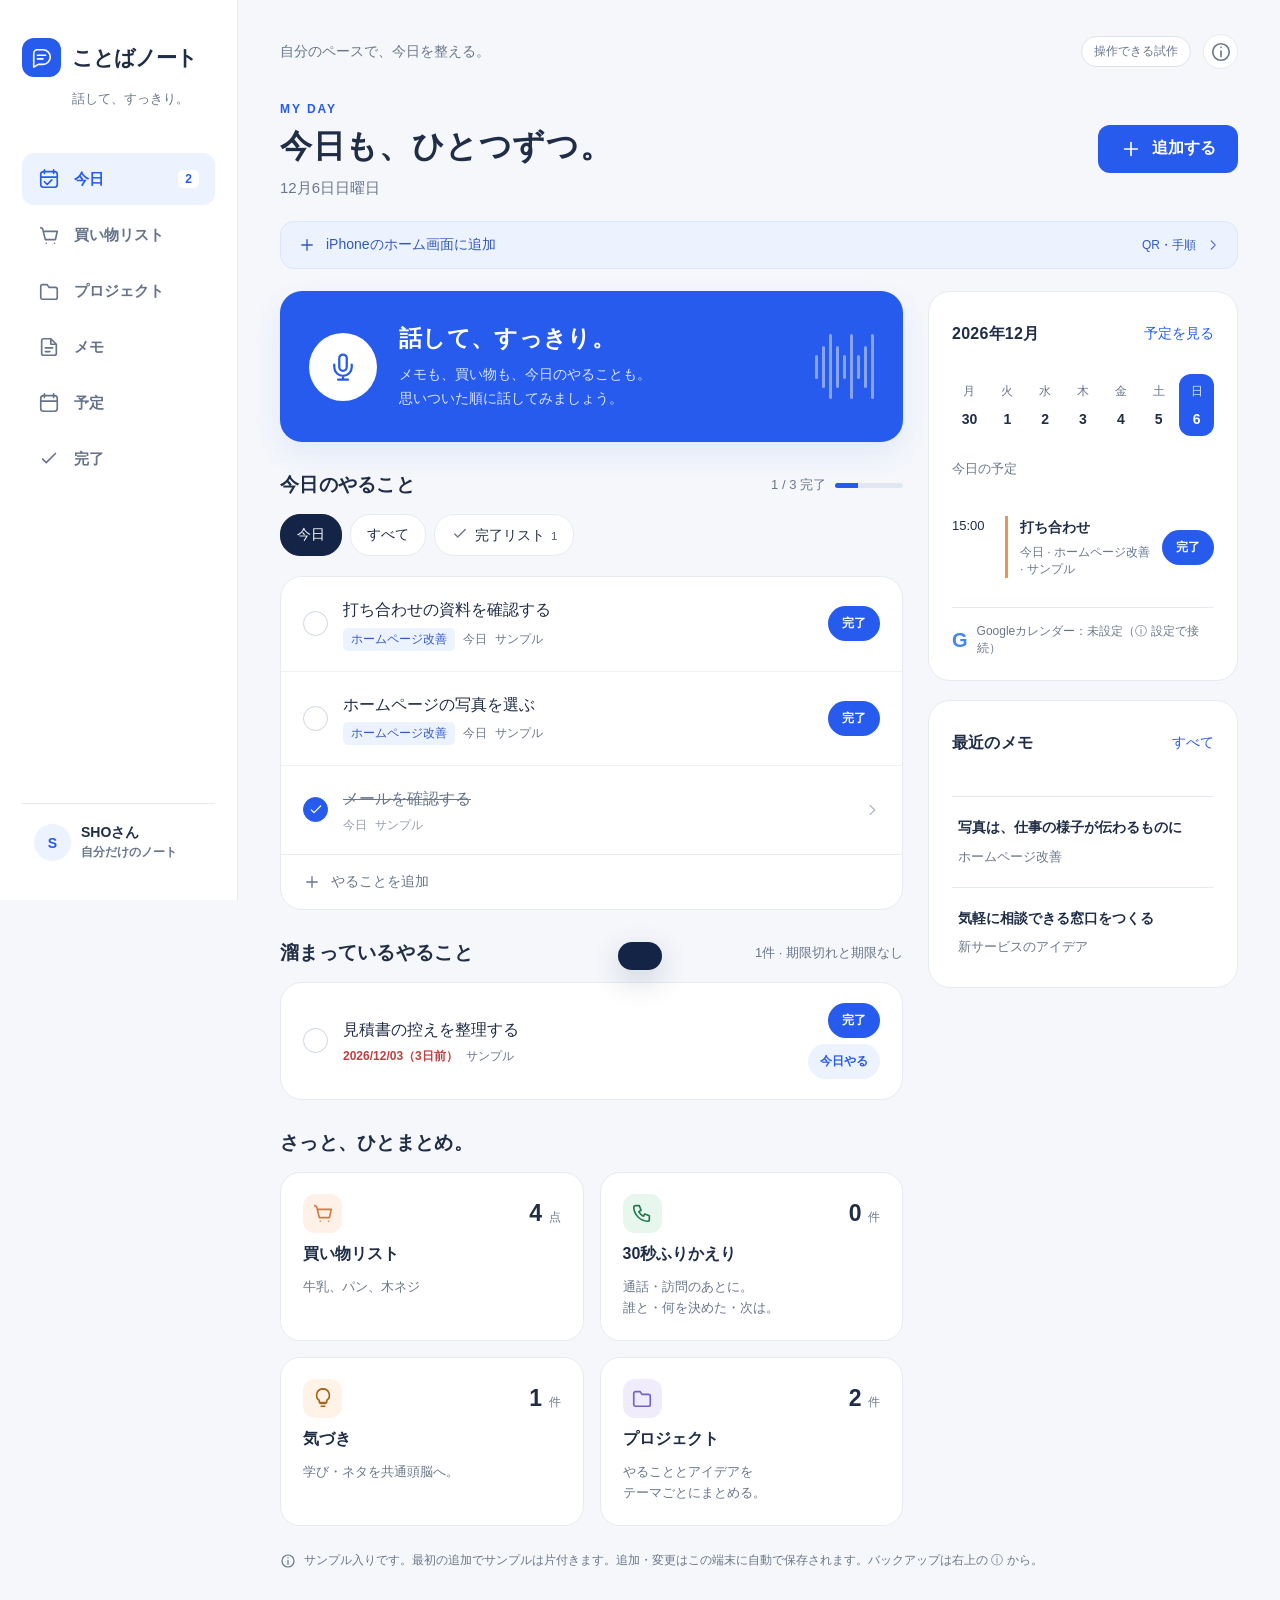
==== index.html @ abf66f7c "deploy: ことばノート v15 (2026-09-14 06:24)" ====
<!doctype html>
<html lang="ja"><head><meta charset="UTF-8"><meta name="viewport" content="width=device-width, initial-scale=1, viewport-fit=cover"><meta name="theme-color" content="#265bed"><meta name="apple-mobile-web-app-capable" content="yes"><meta name="mobile-web-app-capable" content="yes"><meta name="apple-mobile-web-app-status-bar-style" content="default"><meta name="apple-mobile-web-app-title" content="ことばノート"><title>ことばノート — 話して、すっきり。</title><meta name="description" content="今日のやること、買い物、メモ、予定をひとつに。ことばノートの操作できる試作です。"><link rel="icon" type="image/svg+xml" href="data:image/svg+xml,%3Csvg xmlns='http://www.w3.org/2000/svg' viewBox='0 0 64 64'%3E%3Crect width='64' height='64' rx='18' fill='%23265bed'/%3E%3Cpath d='M18 21h28v19H32l-9 8v-8h-5z' fill='white'/%3E%3C/svg%3E"><link rel="apple-touch-icon" sizes="180x180" href="icon-180.png"><link rel="manifest" href="manifest.webmanifest"><link rel="stylesheet" href="style.css?v=15"></head>
<body><div id="app"></div><dialog id="capture"><form method="dialog" class="dialog-close"><button aria-label="閉じる" class="icon-btn">×</button></form><div class="dialog-body"><span class="eyebrow" id="capture-eyebrow">QUICK CAPTURE</span><h2 id="capture-title">思いついたことを、そのまま。</h2><p class="muted" id="capture-lead">話しても、文字で入力しても大丈夫。</p><button type="button" id="record" class="record-btn" aria-label="音声入力を開始・停止"></button><p id="speech-status" class="speech-status" aria-live="polite">マイクを押して話す</p><p class="small muted">音声認識は端末・ブラウザのサービスを使用します。<br>マイクの許可を毎回聞かれるときは <button type="button" id="voice-mode-link" class="text-btn inline-link">キーボードの音声入力に切り替える</button></p><label for="capture-text" class="field-label">話した内容・入力した内容</label><textarea id="capture-text" rows="4" placeholder="例：今日中に資料を確認。牛乳とパンを買う。"></textarea><button type="button" id="keyboard-input" class="text-btn keyboard-input">キーボードの音声入力を使う</button><div class="capture-actions"><button type="button" id="try-sample" class="text-btn">サンプルで試す</button><button type="button" id="organize" class="primary">整理する <span aria-hidden="true">→</span></button></div><p class="small muted">試作ではキーワードで振り分けます。内容を確認・修正して追加してください。</p><div id="candidates"></div></div></dialog><dialog id="detail"><form method="dialog" class="dialog-close"><button aria-label="閉じる" class="icon-btn">×</button></form><div id="detail-body" class="dialog-body"></div></dialog><input type="file" id="restore-file" accept="application/json,.json" hidden><div id="toast" role="status" aria-live="polite"></div><script src="app.js?v=15"></script></body></html>
---- style.css ----
:root{--blue:#265bed;--navy:#132447;--ink:#202d46;--muted:#69768b;--line:#e6ebf2;--bg:#f5f7fb;--orange:#ed9357;--radius:22px;font-family:-apple-system,BlinkMacSystemFont,"Hiragino Sans","Noto Sans JP","Yu Gothic",sans-serif;color:var(--ink);font-size:16px}*{box-sizing:border-box}body{margin:0;background:var(--bg)}button,input,textarea,select{font:inherit}button,a,input,select,textarea{-webkit-tap-highlight-color:transparent}button{cursor:pointer}button:focus-visible,a:focus-visible{outline:3px solid #ed9357;outline-offset:4px}button{color:inherit}svg{width:22px;height:22px;fill:none;stroke:currentColor;stroke-width:1.8;stroke-linecap:round;stroke-linejoin:round;flex-shrink:0}button{border:0;background:none}a{color:var(--blue)}.sidebar{position:fixed;inset:0 auto 0 0;width:238px;background:white;border-right:1px solid var(--line);padding:38px 22px;display:flex;flex-direction:column;z-index:10}.brand{display:flex;align-items:center;gap:11px;font-size:21px;font-weight:800;letter-spacing:-.05em}.brand-icon{width:39px;height:39px;display:grid;place-items:center;background:var(--blue);border-radius:12px;color:white}.sidebar .tagline{font-size:13px;margin:13px 0 41px 50px;color:var(--muted)}.nav-item{display:flex;align-items:center;gap:14px;width:100%;text-align:left;padding:15px 16px;border-radius:12px;margin:4px 0;font-size:15px;font-weight:600;color:#66738a}.nav-item.active{color:var(--blue);background:#edf2ff}.nav-item .count{margin-left:auto;background:white;padding:2px 7px;border-radius:5px;font-size:12px}.sidebar-footer{margin-top:auto;padding:20px 12px 0;border-top:1px solid var(--line)}.profile{display:flex;gap:10px;align-items:center;font-size:14px;font-weight:700}.avatar{background:#edf2ff;color:var(--blue);border-radius:50%;width:37px;height:37px;display:grid;place-items:center}.workspace{max-width:1510px;margin-left:238px;padding:34px 42px 80px}.topline{display:flex;justify-content:space-between;align-items:center;margin-bottom:30px;font-size:14px;color:var(--muted)}.prototype{border:1px solid #dce3ee;border-radius:30px;padding:6px 12px;font-size:12px;background:white}.topline-right{display:flex;gap:12px;align-items:center}.help-btn{display:grid;place-items:center;width:35px;height:35px;border:1px solid var(--line);border-radius:50%;background:white}.heading-row{display:flex;justify-content:space-between;align-items:center;gap:16px;margin-bottom:25px}.eyebrow{font-size:12px;font-weight:700;letter-spacing:.16em;color:var(--blue)}h1{font-size:32px;letter-spacing:.02em;margin:8px 0 10px}h2{font-size:21px;margin:0;letter-spacing:.015em}h3{font-size:16px;margin:0}.muted{color:var(--muted)}.subhead{margin:0;font-size:15px}.small{font-size:12px;line-height:1.7}.primary{background:var(--blue);color:white;padding:13px 22px;border-radius:12px;display:inline-flex;align-items:center;justify-content:center;gap:10px;font-weight:600;min-height:48px}.primary:hover{background:#174ada}.text-btn{color:var(--blue);font-size:14px;padding:10px 0}.layout{display:grid;grid-template-columns:minmax(0,1fr) 310px;gap:25px;align-items:start}.voice-card{background:var(--blue);color:white;border-radius:var(--radius);padding:27px 29px;display:flex;align-items:center;gap:22px;position:relative;overflow:hidden;text-align:left;width:100%;min-height:151px;box-shadow:0 12px 30px #265bed17}.voice-card .voice-round{width:68px;height:68px;background:white;color:var(--blue);border-radius:50%;display:grid;place-items:center;flex-shrink:0}.voice-round svg{width:30px;height:30px}.voice-card h2{font-size:23px;margin:0 0 9px}.voice-card p{font-size:14px;margin:0;color:#dbe5ff;line-height:1.7}.wave{display:flex;gap:4px;align-items:center;margin-left:auto;opacity:.45;transform:rotate(0deg)}.wave i{width:3px;border-radius:4px;background:white;height:24px}.wave i:nth-child(2n){height:42px}.wave i:nth-child(3n){height:65px}.section-top{display:flex;justify-content:space-between;align-items:center;margin:30px 0 16px;gap:10px}.section-top h2{font-size:19px}.section-top .meta{font-size:13px;color:var(--muted)}.progress-info{display:flex;align-items:center;gap:9px}.progress-track{width:68px;height:5px;border-radius:5px;background:#e1e7f1;overflow:hidden}.progress-track b{display:block;height:100%;background:var(--blue)}.card{background:white;border:1px solid var(--line);border-radius:var(--radius);overflow:hidden}.task-row{display:flex;align-items:center;gap:15px;padding:20px 22px;min-height:86px}.task-row+.task-row{border-top:1px solid #eef1f6}.check{width:25px;height:25px;border:1.5px solid #cdd5e2;border-radius:50%;flex-shrink:0;display:grid;place-items:center;color:white;padding:0}.check.checked{background:var(--blue);border-color:var(--blue)}.check svg{width:16px;height:16px}.task-copy{flex:1;min-width:0;text-align:left;padding:0}.task-title{font-size:16px;font-weight:550;line-height:1.6;overflow-wrap:anywhere}.task-meta{font-size:12px;color:var(--muted);display:flex;align-items:center;gap:8px;margin-top:5px;flex-wrap:wrap}.task-meta .pill{padding:3px 8px;background:#f1f4fa;border-radius:5px}.pill.blue{color:#315ac7;background:#edf2ff}.pill.orange{color:#a6651d;background:#fff3e7}.done .task-title{text-decoration:line-through;color:#97a0af}.done .task-meta{opacity:.7}.chevron{color:#acb5c4;width:16px;height:16px}.row-add{width:100%;padding:16px 22px;text-align:left;font-size:14px;color:var(--muted);border-top:1px solid var(--line);display:flex;gap:10px;align-items:center}.row-add svg{width:18px}.quick-grid{display:grid;grid-template-columns:1fr 1fr;gap:16px}.quick-card{padding:21px 22px;text-align:left;display:flex;flex-direction:column;gap:11px;min-height:158px;border:1px solid var(--line);border-radius:20px;background:white}.quick-card-head{display:flex;justify-content:space-between;align-items:center;width:100%}.tile-icon{width:39px;height:39px;border-radius:12px;background:#fff1e7;color:#d27a3c;display:grid;place-items:center}.tile-icon.purple{color:#7460c7;background:#f0ecfc}.quick-card strong{font-size:16px}.quick-card .description{color:var(--muted);font-size:13px;line-height:1.65}.quick-card .number{font-size:23px;font-weight:600;color:var(--ink)}.quick-card .number small{font-size:12px;font-weight:400;color:var(--muted)}.side-card{padding:23px;background:white;border:1px solid var(--line);border-radius:var(--radius);margin-bottom:19px}.side-head{display:flex;justify-content:space-between;align-items:center;margin-bottom:21px}.side-head h2{font-size:16px}.week{display:grid;grid-template-columns:repeat(7,1fr);gap:3px;text-align:center}.day{font-size:12px;color:var(--muted);padding:9px 0;display:flex;flex-direction:column;gap:11px;border-radius:12px}.day strong{font-size:14px;font-weight:600;color:var(--ink)}.day.current{background:var(--blue);color:#dce6ff}.day.current strong{color:white}.schedule-title{font-size:13px;color:var(--muted);margin:24px 0 15px}.event{display:flex;gap:12px;padding:4px 0;margin-top:19px;text-align:left;width:100%}.event-time{font-size:13px;line-height:1.6;min-width:41px}.event-content{border-left:3px solid var(--orange);padding-left:12px;flex:1}.event-content strong{font-size:14px;line-height:1.6}.event-content p{font-size:12px;color:var(--muted);margin:6px 0 0}.connection{border-top:1px solid var(--line);margin-top:25px;padding-top:15px;font-size:12px;color:var(--muted);display:flex;align-items:center;gap:9px}.google-mark{font-weight:800;color:#4285f4;font-size:20px}.note-mini{text-align:left;width:100%;margin-top:13px;padding-top:16px;border-top:1px solid var(--line);line-height:1.7}.note-mini strong{font-size:14px}.note-mini p{font-size:13px;color:var(--muted);margin:5px 0}.session-note{margin:24px 0 0;font-size:12px;color:var(--muted);line-height:1.8;display:flex;align-items:flex-start;gap:8px}.session-note svg{width:16px;height:16px;margin-top:3px}.mobile-nav{display:none}.empty{padding:36px 22px;text-align:center;color:var(--muted);line-height:1.9}.filter-row{display:flex;gap:8px;margin:0 0 20px;flex-wrap:wrap}.filter{padding:10px 16px;border-radius:20px;border:1px solid var(--line);background:white;font-size:14px}.filter.active{background:var(--navy);color:white;border-color:var(--navy)}.project-grid,.notes-grid{display:grid;grid-template-columns:1fr 1fr;gap:18px}.project-card,.note-card{padding:25px;background:white;border:1px solid var(--line);border-radius:20px;text-align:left;min-width:0}.project-card .tile-icon{margin-bottom:20px}.project-card h2,.note-card h2{font-size:18px;margin-bottom:12px}.project-card p,.note-card p{font-size:14px;color:var(--muted);line-height:1.8;overflow-wrap:anywhere}.project-card .progress-track{width:100%;margin-top:20px}.project-card .small{margin-top:12px}.note-card{min-height:175px}.note-card .note-label{font-size:12px;color:var(--muted);margin-bottom:14px;display:flex;gap:8px;align-items:center}.note-card p{display:-webkit-box;-webkit-line-clamp:3;-webkit-box-orient:vertical;overflow:hidden}.schedule-list .event{padding:24px;margin:0}.schedule-list .event+.event{border-top:1px solid var(--line)}.schedule-list .event-content strong{font-size:16px}.banner{padding:16px 20px;border-radius:14px;background:#edf2ff;color:#3d5c9a;font-size:14px;margin-bottom:22px;line-height:1.8}.mobile-brand{display:none}dialog{border:0;border-radius:26px;padding:0;width:min(580px,calc(100% - 28px));max-height:90dvh;box-shadow:0 30px 100px #15274744;color:var(--ink);background:white}dialog::backdrop{background:#14233c70;backdrop-filter:blur(5px)}.dialog-body{padding:34px}.dialog-body h2{margin:10px 25px 12px 0;font-size:23px;line-height:1.6}.dialog-body>.muted{font-size:14px}.dialog-close{position:absolute;top:13px;right:13px}.icon-btn{font-size:28px;width:40px;height:40px;border-radius:50%;background:#f3f5f9;color:var(--muted);display:grid;place-items:center}.record-btn{margin:24px auto 12px;width:76px;height:76px;border-radius:50%;display:grid;place-items:center;background:var(--blue);color:white;box-shadow:0 0 0 9px #edf2ff}.record-btn svg{width:30px;height:30px}.record-btn.listening{background:#e75a5a;animation:pulse 1.2s infinite}.speech-status{text-align:center;font-size:14px;margin:20px 0 4px}.speech-status+.small{text-align:center;margin-bottom:24px}.field-label{display:block;font-size:14px;font-weight:600;margin:15px 0 9px}textarea,input,select{border:1px solid #dbe2ed;border-radius:10px;background:#fafbfe;padding:12px;color:var(--ink);width:100%;font-size:16px;min-height:45px}textarea{resize:vertical;line-height:1.8}textarea:focus,input:focus,select:focus{outline:2px solid #9bb3f6;outline-offset:1px}.capture-actions{display:flex;align-items:center;justify-content:space-between;margin:15px 0 10px;gap:12px}.candidate{padding:16px;border:1px solid var(--line);border-radius:15px;margin:14px 0;background:#f8faff}.candidate .candidate-top{display:flex;justify-content:space-between;align-items:center;font-size:13px;margin-bottom:12px}.candidate .remove-candidate{font-size:20px;color:var(--muted);padding:0 8px}.candidate-grid{display:grid;grid-template-columns:1fr 1fr;gap:10px}.candidate-grid label{font-size:12px;color:var(--muted);display:block;margin-top:12px}.candidate-grid select,.candidate-grid input{margin-top:5px;font-size:14px}.wide{width:100%}.detail-text{white-space:pre-wrap;line-height:1.9;overflow-wrap:anywhere;font-size:16px}.detail-actions{display:flex;gap:10px;flex-wrap:wrap;margin-top:23px}.secondary{padding:13px 17px;border:1px solid var(--line);border-radius:12px;min-height:48px}.danger{color:#bd4141}.back-link{color:var(--muted);font-size:14px;display:flex;align-items:center;gap:7px;margin-bottom:25px}.project-detail-header{display:flex;align-items:center;gap:15px;margin-bottom:22px}.project-detail-header h2{font-size:22px}#toast{position:fixed;bottom:30px;left:50%;transform:translateX(-50%) translateY(100px);background:var(--navy);color:white;padding:14px 22px;border-radius:14px;box-shadow:0 10px 30px #15274730;z-index:100;font-size:14px;transition:transform .2s;max-width:90vw;pointer-events:none}#toast.visible{transform:translateX(-50%) translateY(0)}@keyframes pulse{50%{box-shadow:0 0 0 13px #ffe9e9}}@media(min-width:1500px){.workspace{margin-left:auto;margin-right:auto;padding-left:280px}}@media(max-width:1190px){.sidebar{width:205px;padding:32px 16px}.workspace{margin-left:205px;padding:28px}.layout{grid-template-columns:minmax(0,1fr) 275px;gap:20px}.voice-card{padding:24px 22px}.wave{display:none}}@media(max-width:980px){.layout{grid-template-columns:1fr}.right-column{display:grid;grid-template-columns:1fr 1fr;gap:18px}.side-card{margin:0}.workspace{padding:28px 25px}.voice-card .wave{display:flex}}@media(max-width:700px){.sidebar{display:none}.workspace{margin:0;padding:21px 20px calc(105px + env(safe-area-inset-bottom))}.topline{margin-bottom:25px}.topline>.desktop-date{display:none}.mobile-brand{display:flex;align-items:center;gap:8px;font-size:17px;color:var(--ink);font-weight:750}.mobile-brand .brand-icon{width:31px;height:31px;border-radius:9px}.mobile-brand svg{width:19px}.topline-right{gap:9px}.prototype{font-size:11px;padding:5px 9px}.help-btn{width:30px;height:30px}.help-btn svg{width:17px}.heading-row{margin-bottom:23px;align-items:flex-end}h1{font-size:29px;margin:6px 0 9px}.eyebrow{font-size:11px}.subhead{font-size:14px}.heading-row>.primary{display:none}.voice-card{min-height:133px;padding:23px 21px;gap:16px;border-radius:21px}.voice-card .voice-round{width:56px;height:56px}.voice-card h2{font-size:21px;margin-bottom:8px}.voice-card p{font-size:12px}.voice-card .wave{display:none}.layout{gap:23px}.section-top{margin-top:26px;margin-bottom:14px}.section-top h2{font-size:18px}.task-row{padding:17px 18px;gap:12px}.task-title{font-size:16px}.task-meta{font-size:12px}.task-row{min-height:88px}.quick-grid{gap:12px}.quick-card{padding:18px 17px;min-height:156px}.quick-card .description{font-size:12px}.quick-card strong{font-size:15px}.right-column{display:block}.right-column .side-card{margin-bottom:18px}.right-column .recent-notes{display:none}.mobile-nav{display:grid;grid-template-columns:repeat(5,1fr);position:fixed;bottom:0;left:0;right:0;background:#ffffffed;border-top:1px solid var(--line);padding:10px 7px calc(10px + env(safe-area-inset-bottom));backdrop-filter:blur(16px);z-index:20}.mobile-nav button{display:flex;flex-direction:column;align-items:center;gap:5px;padding:3px 0;color:#8190a6;font-size:10px;min-height:46px}.mobile-nav button.active{color:var(--blue);font-weight:700}.mobile-nav svg{width:23px;height:23px}.project-grid,.notes-grid{grid-template-columns:1fr}.session-note{margin-top:17px}.dialog-body{padding:27px 21px}.dialog-body h2{font-size:20px}.candidate-grid{gap:8px}.candidate{padding:13px}.dialog-body .small{font-size:11px}.project-card{min-height:190px}#toast{bottom:100px}.schedule-list .event{padding:21px 18px}.filter-row{margin-bottom:18px}.progress-track{width:48px}.section-top .meta{font-size:12px}.layout-single .heading-row>.primary{display:inline-flex;font-size:13px;padding:10px 14px}.calendar-note{font-size:13px}.day{font-size:13px}.day strong{font-size:15px}}@media(prefers-reduced-motion:reduce){*{animation:none!important;transition:none!important}}

.install-shortcut{display:flex;align-items:center;gap:10px;width:100%;background:#edf2ff;border:1px solid #dbe5ff;color:#3159bd;padding:14px 17px;border-radius:14px;margin:-2px 0 22px;text-align:left;min-height:48px;font-size:14px}.install-shortcut small{margin-left:auto;font-size:12px;white-space:nowrap}.install-shortcut>svg{width:18px;height:18px}.install-shortcut>svg:last-child{width:14px}.install-title{display:flex;align-items:center;gap:16px;margin:10px 0 20px}.install-title img{border-radius:14px;flex-shrink:0}.install-title h2{margin:0!important}.qr-box{text-align:center;background:#f7f9fd;border-radius:18px;padding:16px;margin:18px 0}.qr-box img{display:block;margin:0 auto;max-width:100%;height:auto;image-rendering:pixelated;background:white}.qr-box p{font-size:14px;margin:12px 0 0;color:#69768b}.install-login{font-size:14px;line-height:1.8;color:#526279}.install-steps{padding-left:25px;margin:25px 0}.install-steps li{padding-left:5px;margin:0 0 19px;line-height:1.8}.install-steps li::marker{color:#265bed;font-weight:700}.install-steps strong{display:block;font-size:16px}.install-steps span{display:block;font-size:14px;color:#69768b}.install-voice{background:#edf2ff;padding:17px;border-radius:15px;margin:22px 0}.install-voice strong{font-size:15px;color:#3159bd}.install-voice p{font-size:14px;line-height:1.85;color:#526279;margin:10px 0 0}.install-status{color:#265bed;padding:12px;background:#edf2ff;border-radius:10px}.keyboard-input{min-height:44px;text-decoration:underline;text-underline-offset:4px}input,textarea,select{scroll-margin-bottom:100px}@media(max-width:700px){.workspace{padding-top:max(21px,env(safe-area-inset-top))}.install-shortcut{padding:13px 12px;font-size:14px;gap:7px}.install-shortcut small{display:none}.install-shortcut>svg:last-child{margin-left:auto}.dialog-body input,.dialog-body select{font-size:16px}.qr-box img{width:205px}.qr-box{padding:12px}.install-title h2{font-size:21px}.install-steps{margin-top:18px}dialog{max-height:calc(100dvh - env(safe-area-inset-top) - env(safe-area-inset-bottom) - 24px)}}

#restore-file{display:none}
.detail-actions .secondary{background:white}
#detail-body h3{margin:26px 0 8px}

/* 2026-09-14 追加: 未完了・お店・ふりかえり・気づき・連携 */
.pill.green{color:#1f7a4d;background:#e8f7ee}.overdue{color:#bd4141;font-weight:600}.today-btn{flex-shrink:0;font-size:12px;font-weight:600;color:var(--blue);background:#edf2ff;border-radius:999px;padding:9px 12px;white-space:nowrap}.filter small{font-weight:400;opacity:.75;margin-left:2px}.candidate-label{display:block;font-size:12px;color:var(--muted);margin-top:12px}.candidate-label input,.candidate-label textarea{display:block;width:100%;margin-top:5px;font-size:14px;font-family:inherit}.note-card.insight .note-label{color:#a6651d}.note-card.call .note-label{color:#1f7a4d}.tile-icon.green{background:#e8f7ee;color:#1f7a4d}.tile-icon.orange{background:#fff3e7;color:#a6651d}.setting-input{width:100%;font-size:14px;padding:11px 12px;border:1px solid var(--line);border-radius:10px;background:white}.status-ok{color:#1f7a4d}.status-ng{color:#bd4141}.h-icon{width:18px;height:18px;vertical-align:-3px;margin-right:6px;color:var(--muted)}.detail-actions .primary svg{width:18px;height:18px}
/* 2026-09-14 追加: 完了ボタン・完了リスト */
.row-actions{display:flex;flex-direction:column;gap:6px;align-items:flex-end;flex-shrink:0}.done-btn{flex-shrink:0;font-size:12px;font-weight:700;color:white;background:var(--blue);border-radius:999px;padding:9px 14px;white-space:nowrap}.done-btn:hover{background:#174ada}.undo-btn{flex-shrink:0;font-size:12px;color:var(--muted);border:1px solid var(--line);border-radius:999px;padding:8px 12px;background:white}.done-row .task-title{font-weight:500}.event-wrap{display:flex;align-items:center;gap:10px}.event-wrap .event{flex:1;min-width:0}.event-wrap .done-btn{margin-top:19px}.event-wrap.done .event-content{opacity:.55}.event-wrap.done .event-content strong{text-decoration:line-through}.note-wrap{position:relative}.note-wrap .note-card{width:100%}.note-wrap .note-done{position:absolute;right:14px;bottom:14px}.note-wrap.done .note-card{opacity:.6}.note-wrap.done .note-card h2{text-decoration:line-through}.task-row.done .task-title{text-decoration:line-through;color:var(--muted)}
@media (max-width:767px){.mobile-nav{grid-template-columns:repeat(6,1fr);padding-left:2px;padding-right:2px}.mobile-nav button{font-size:9.5px}.mobile-nav svg{width:21px;height:21px}}

/* 2026-09-14 Google */
#detail-body code{font-size:12px;background:#f1f4fa;padding:2px 6px;border-radius:5px;overflow-wrap:anywhere}
@media(max-width:700px){.mobile-nav button{font-size:9px;letter-spacing:-.02em}}

.inline-link{display:inline;padding:0;font-size:inherit;text-decoration:underline}
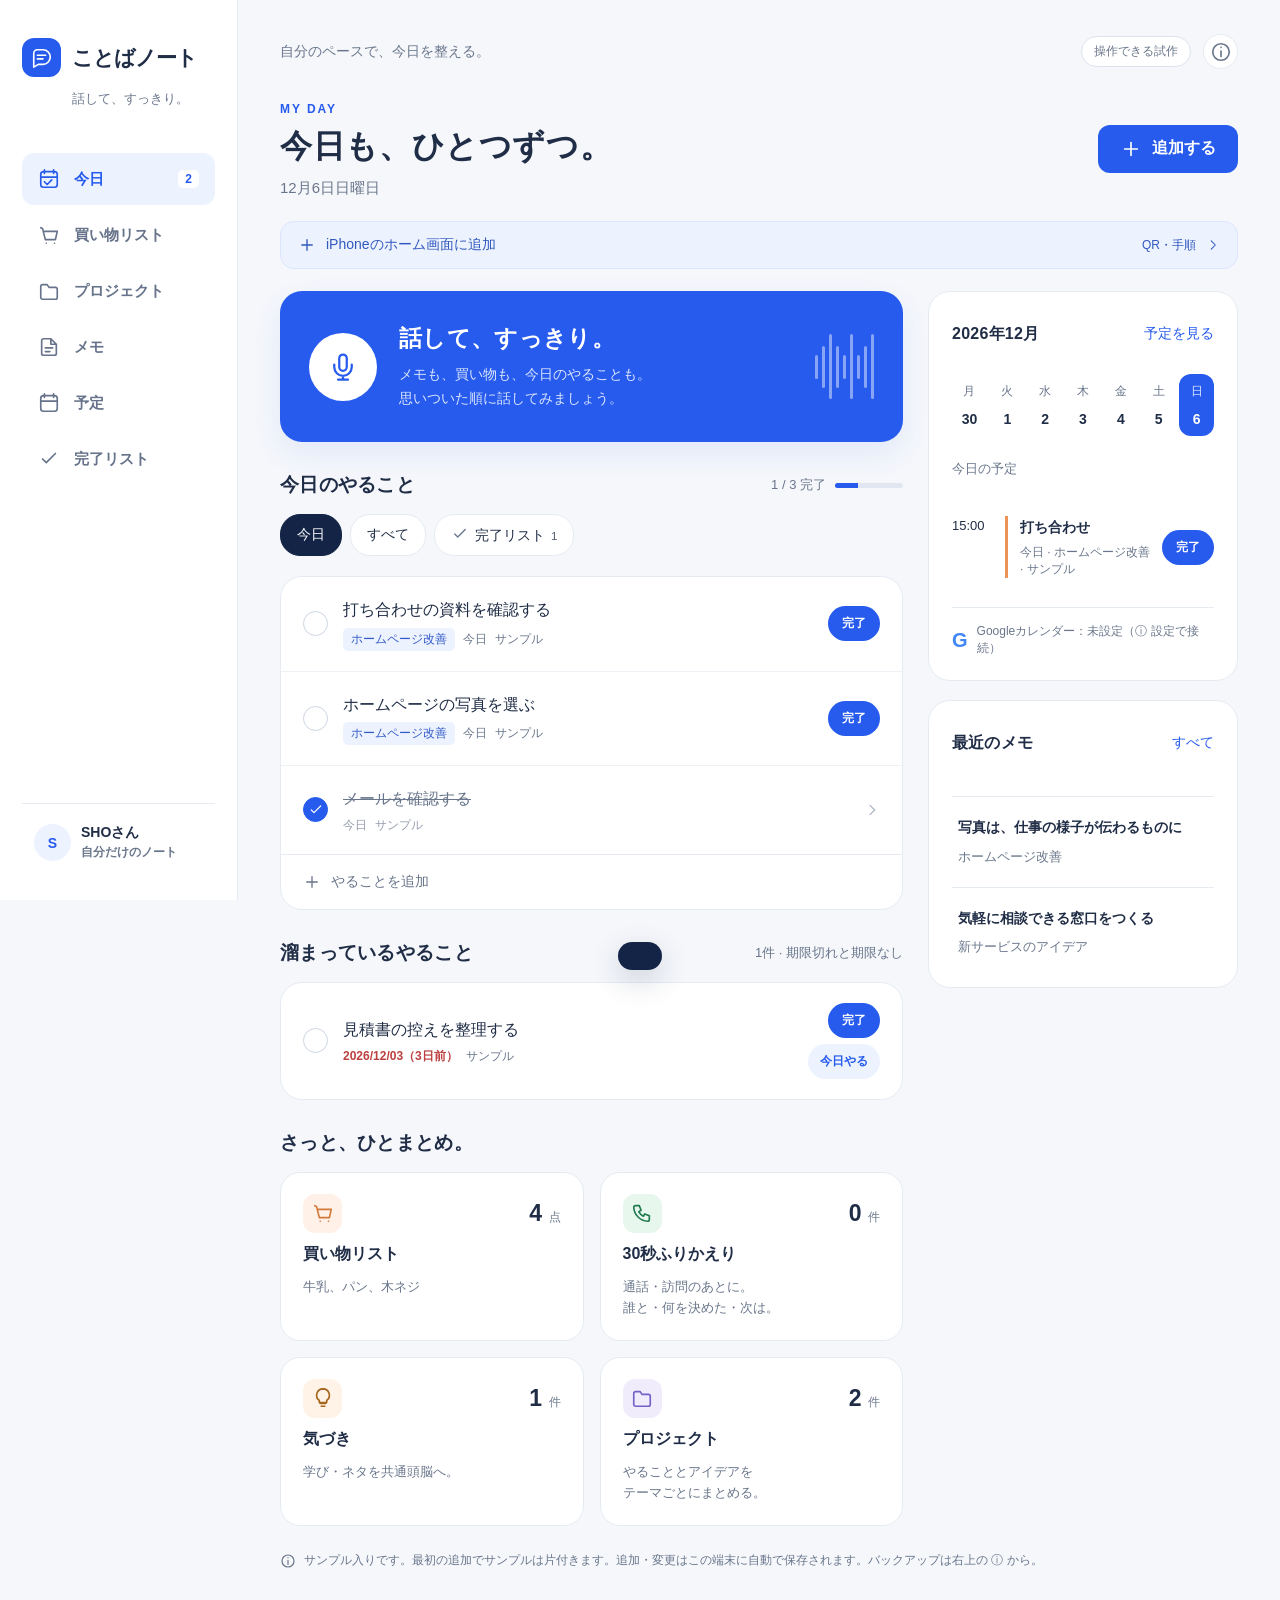
==== commit a356aba6: "deploy: ことばノート v18 (2026-09-14 06:55)" ====
--- a/index.html
+++ b/index.html
@@ -1,3 +1,3 @@
 <!doctype html>
-<html lang="ja"><head><meta charset="UTF-8"><meta name="viewport" content="width=device-width, initial-scale=1, viewport-fit=cover"><meta name="theme-color" content="#265bed"><meta name="apple-mobile-web-app-capable" content="yes"><meta name="mobile-web-app-capable" content="yes"><meta name="apple-mobile-web-app-status-bar-style" content="default"><meta name="apple-mobile-web-app-title" content="ことばノート"><title>ことばノート — 話して、すっきり。</title><meta name="description" content="今日のやること、買い物、メモ、予定をひとつに。ことばノートの操作できる試作です。"><link rel="icon" type="image/svg+xml" href="data:image/svg+xml,%3Csvg xmlns='http://www.w3.org/2000/svg' viewBox='0 0 64 64'%3E%3Crect width='64' height='64' rx='18' fill='%23265bed'/%3E%3Cpath d='M18 21h28v19H32l-9 8v-8h-5z' fill='white'/%3E%3C/svg%3E"><link rel="apple-touch-icon" sizes="180x180" href="icon-180.png"><link rel="manifest" href="manifest.webmanifest"><link rel="stylesheet" href="style.css?v=15"></head>
-<body><div id="app"></div><dialog id="capture"><form method="dialog" class="dialog-close"><button aria-label="閉じる" class="icon-btn">×</button></form><div class="dialog-body"><span class="eyebrow" id="capture-eyebrow">QUICK CAPTURE</span><h2 id="capture-title">思いついたことを、そのまま。</h2><p class="muted" id="capture-lead">話しても、文字で入力しても大丈夫。</p><button type="button" id="record" class="record-btn" aria-label="音声入力を開始・停止"></button><p id="speech-status" class="speech-status" aria-live="polite">マイクを押して話す</p><p class="small muted">音声認識は端末・ブラウザのサービスを使用します。<br>マイクの許可を毎回聞かれるときは <button type="button" id="voice-mode-link" class="text-btn inline-link">キーボードの音声入力に切り替える</button></p><label for="capture-text" class="field-label">話した内容・入力した内容</label><textarea id="capture-text" rows="4" placeholder="例：今日中に資料を確認。牛乳とパンを買う。"></textarea><button type="button" id="keyboard-input" class="text-btn keyboard-input">キーボードの音声入力を使う</button><div class="capture-actions"><button type="button" id="try-sample" class="text-btn">サンプルで試す</button><button type="button" id="organize" class="primary">整理する <span aria-hidden="true">→</span></button></div><p class="small muted">試作ではキーワードで振り分けます。内容を確認・修正して追加してください。</p><div id="candidates"></div></div></dialog><dialog id="detail"><form method="dialog" class="dialog-close"><button aria-label="閉じる" class="icon-btn">×</button></form><div id="detail-body" class="dialog-body"></div></dialog><input type="file" id="restore-file" accept="application/json,.json" hidden><div id="toast" role="status" aria-live="polite"></div><script src="app.js?v=15"></script></body></html>
+<html lang="ja"><head><meta charset="UTF-8"><meta name="viewport" content="width=device-width, initial-scale=1, viewport-fit=cover"><meta name="theme-color" content="#265bed"><meta name="apple-mobile-web-app-capable" content="yes"><meta name="mobile-web-app-capable" content="yes"><meta name="apple-mobile-web-app-status-bar-style" content="default"><meta name="apple-mobile-web-app-title" content="ことばノート"><title>ことばノート — 話して、すっきり。</title><meta name="description" content="今日のやること、買い物、メモ、予定をひとつに。ことばノートの操作できる試作です。"><link rel="icon" type="image/svg+xml" href="data:image/svg+xml,%3Csvg xmlns='http://www.w3.org/2000/svg' viewBox='0 0 64 64'%3E%3Crect width='64' height='64' rx='18' fill='%23265bed'/%3E%3Cpath d='M18 21h28v19H32l-9 8v-8h-5z' fill='white'/%3E%3C/svg%3E"><link rel="apple-touch-icon" sizes="180x180" href="icon-180.png"><link rel="manifest" href="manifest.webmanifest"><link rel="stylesheet" href="style.css?v=18"></head>
+<body><div id="app"></div><dialog id="capture"><form method="dialog" class="dialog-close"><button aria-label="閉じる" class="icon-btn">×</button></form><div class="dialog-body"><span class="eyebrow" id="capture-eyebrow">QUICK CAPTURE</span><h2 id="capture-title">思いついたことを、そのまま。</h2><p class="muted" id="capture-lead">話しても、文字で入力しても大丈夫。</p><button type="button" id="record" class="record-btn" aria-label="音声入力を開始・停止"></button><p id="speech-status" class="speech-status" aria-live="polite">マイクを押して話す</p><p class="small muted">音声認識は端末・ブラウザのサービスを使用します。<br>マイクの許可を毎回聞かれるときは <button type="button" id="voice-mode-link" class="text-btn inline-link">キーボードの音声入力に切り替える</button></p><label for="capture-text" class="field-label">話した内容・入力した内容</label><textarea id="capture-text" rows="4" placeholder="例：今日中に資料を確認。牛乳とパンを買う。"></textarea><button type="button" id="keyboard-input" class="text-btn keyboard-input">キーボードの音声入力を使う</button><div class="capture-actions"><button type="button" id="try-sample" class="text-btn">サンプルで試す</button><button type="button" id="organize" class="primary">整理する <span aria-hidden="true">→</span></button></div><p class="small muted">試作ではキーワードで振り分けます。内容を確認・修正して追加してください。</p><div id="candidates"></div></div></dialog><dialog id="detail"><form method="dialog" class="dialog-close"><button aria-label="閉じる" class="icon-btn">×</button></form><div id="detail-body" class="dialog-body"></div></dialog><input type="file" id="restore-file" accept="application/json,.json" hidden><div id="toast" role="status" aria-live="polite"></div><script src="app.js?v=18"></script></body></html>
--- a/style.css
+++ b/style.css
@@ -17,3 +17,9 @@
 @media(max-width:700px){.mobile-nav button{font-size:9px;letter-spacing:-.02em}}
 
 .inline-link{display:inline;padding:0;font-size:inherit;text-decoration:underline}
+
+.where-box{margin:12px 0 4px;line-height:1.9}.where-box .primary{margin-top:6px}
+
+/* 完了リストの削除 */
+#toast.has-action{pointer-events:auto;display:flex;align-items:center;gap:14px}.toast-undo{color:#9fc0ff;font-weight:700;font-size:14px;white-space:nowrap;padding:4px 0}.day-actions{display:flex;align-items:center;gap:12px}.day-actions .text-btn{font-size:12px;padding:6px 0}.done-row .row-actions{flex-direction:row;gap:6px}
+.day-actions{flex-shrink:0;white-space:nowrap}
